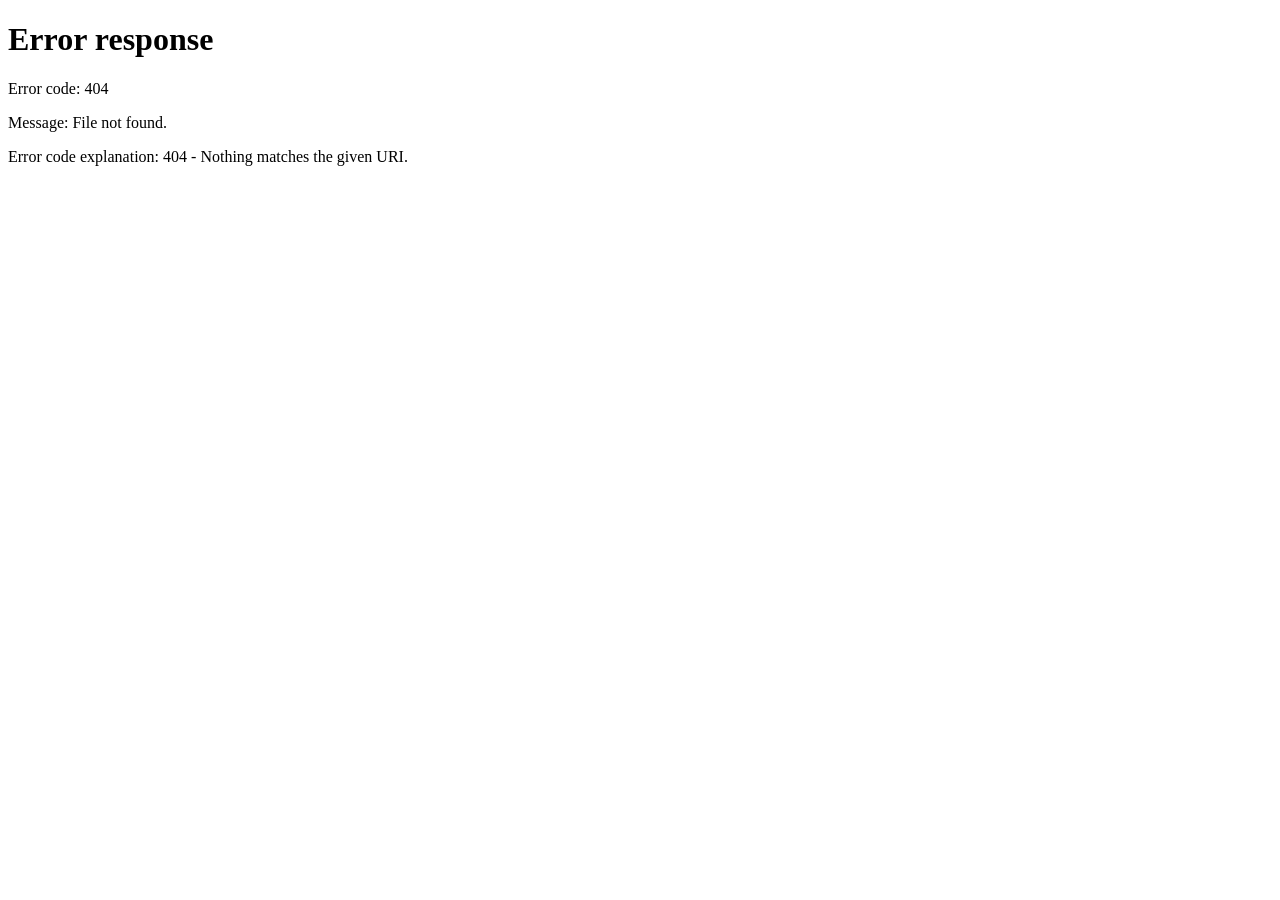
==== www/index.html @ badb5ce7 "?? www/index.html" ====
<!DOCTYPE html>
<html lang="zh-CN">
<head>
<meta charset="utf-8" />
<meta name="viewport" content="width=device-width,initial-scale=1,viewport-fit=cover" />
<meta name="color-scheme" content="dark light" />
<meta name="theme-color" content="#0a0e15" />
<title>墨舟创作工坊</title>
<style>
  html,body{height:100%;margin:0}
  body{display:flex;align-items:center;justify-content:center;background:#0a0e15;color:#93a2b8;
       font:15px/1.6 -apple-system,BlinkMacSystemFont,"PingFang SC",system-ui,sans-serif}
  .b{display:flex;flex-direction:column;align-items:center;gap:12px}
  .s{width:24px;height:24px;border-radius:999px;border:2.4px solid rgba(62,211,156,.28);border-top-color:#3ed39c;
     animation:spin .8s linear infinite}
  @keyframes spin{to{transform:rotate(360deg)}}
</style>
</head>
<body>
<div class="b"><div class="s"></div><div>正在打开墨舟…</div></div>
<script>
  /* v5：登录页并入主界面（main.html），这里只做一次跳转，
     老的 /m/index.html 书签、以及接口 401 后回退登录页的逻辑都还能用。 */
  location.replace('main.html' + (location.search || ''));
</script>
</body>
</html>
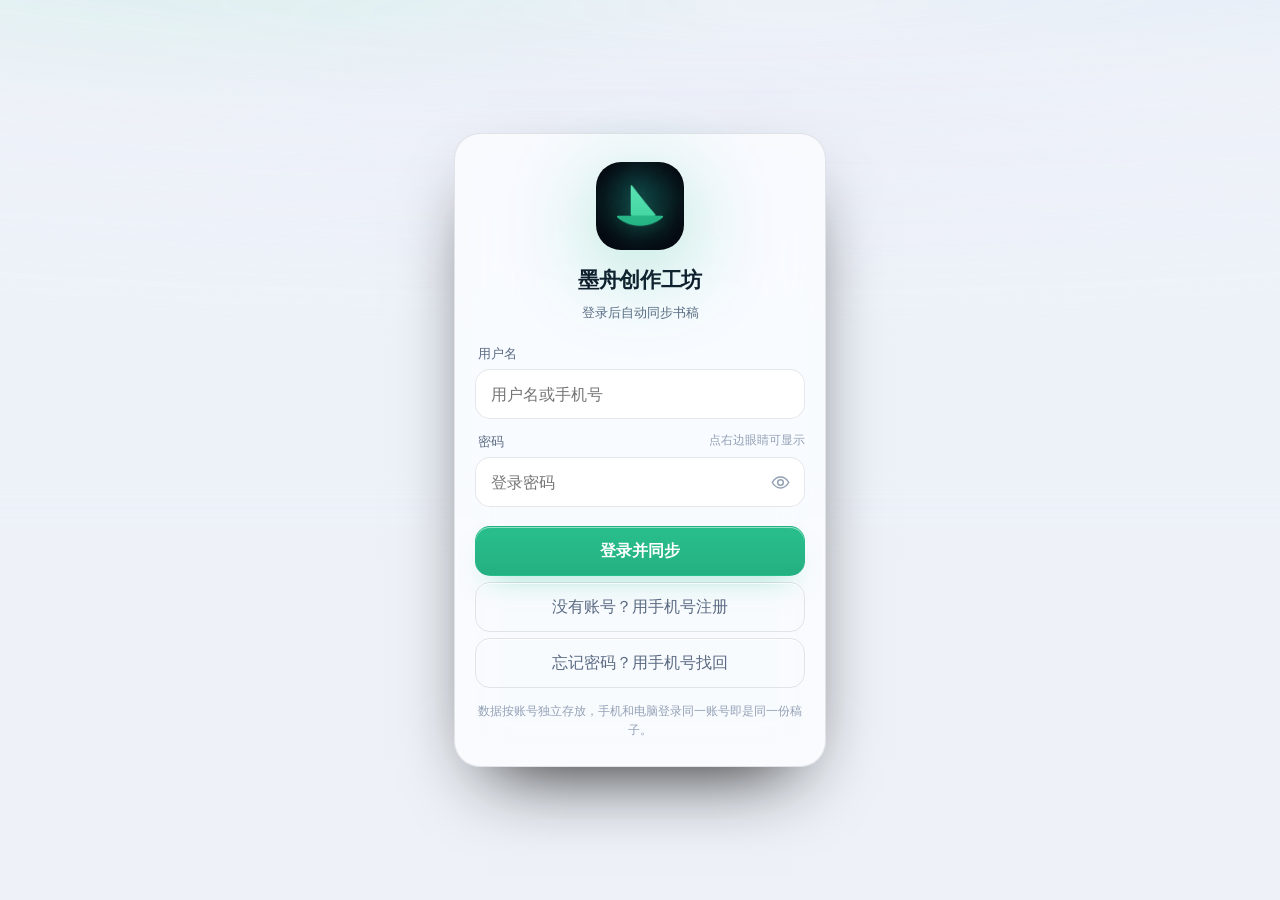
==== commit 569f2f23: "?? www/index.html" ====
--- a/www/index.html
+++ b/www/index.html
@@ -3,25 +3,38 @@
 <head>
 <meta charset="utf-8" />
 <meta name="viewport" content="width=device-width,initial-scale=1,viewport-fit=cover" />
-<meta name="color-scheme" content="dark light" />
-<meta name="theme-color" content="#0a0e15" />
+<meta name="color-scheme" content="light dark" />
+<meta name="theme-color" content="#f2f1ee" />
 <title>墨舟创作工坊</title>
 <style>
   html,body{height:100%;margin:0}
-  body{display:flex;align-items:center;justify-content:center;background:#0a0e15;color:#93a2b8;
+  body{display:flex;align-items:center;justify-content:center;
+       background:#f2f1ee;color:#8a8a90;
        font:15px/1.6 -apple-system,BlinkMacSystemFont,"PingFang SC",system-ui,sans-serif}
+  html:not(.light) body{background:#0c0d0f;color:#8e9196}
   .b{display:flex;flex-direction:column;align-items:center;gap:12px}
-  .s{width:24px;height:24px;border-radius:999px;border:2.4px solid rgba(62,211,156,.28);border-top-color:#3ed39c;
-     animation:spin .8s linear infinite}
+  .s{width:24px;height:24px;border-radius:999px;border:2.4px solid rgba(15,165,124,.25);
+     border-top-color:#0fa57c;animation:spin .8s linear infinite}
+  html:not(.light) .s{border-color:rgba(62,211,156,.28);border-top-color:#3ed39c}
   @keyframes spin{to{transform:rotate(360deg)}}
 </style>
+<script>
+(function () {
+  try {
+    var t = localStorage.getItem('mz_theme');
+    var light = (t === 'light') || ((t !== 'dark') && window.matchMedia
+      && window.matchMedia('(prefers-color-scheme: light)').matches);
+    if (light) document.documentElement.classList.add('light');
+  } catch (e) { /* 忽略 */ }
+})();
+</script>
 </head>
 <body>
 <div class="b"><div class="s"></div><div>正在打开墨舟…</div></div>
 <script>
-  /* v5：登录页并入主界面（main.html），这里只做一次跳转，
+  /* v6：登录页并入主界面（main.html），这里只做一次跳转，
      老的 /m/index.html 书签、以及接口 401 后回退登录页的逻辑都还能用。 */
   location.replace('main.html' + (location.search || ''));
 </script>
 </body>
-</html>+</html>
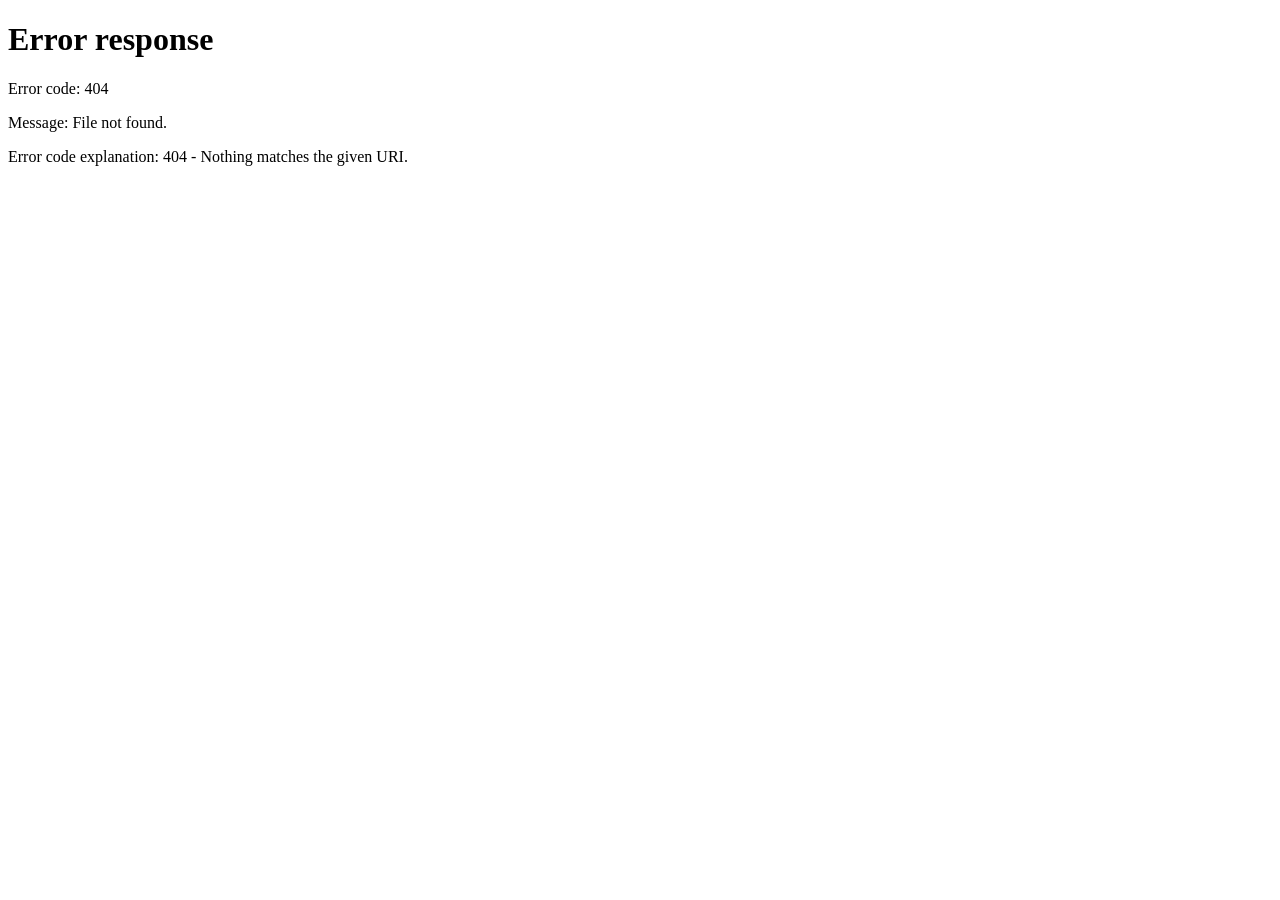
==== commit c3b84442: "?? www/index.html" ====
--- a/www/index.html
+++ b/www/index.html
@@ -33,8 +33,8 @@
 <div class="b"><div class="s"></div><div>正在打开墨舟…</div></div>
 <script>
   /* v6：登录页并入主界面（main.html），这里只做一次跳转，
-     老的 /m/index.html 书签、以及接口 401 后回退登录页的逻辑都还能用。 */
-  location.replace('main.html' + (location.search || ''));
+     老的 /m/index.html 书签、以及接口 401 后回退登录页的逻辑都还能用（现在落到 iPad 版）。 */
+  location.replace('ipad.html' + (location.search || ''));
 </script>
 </body>
 </html>
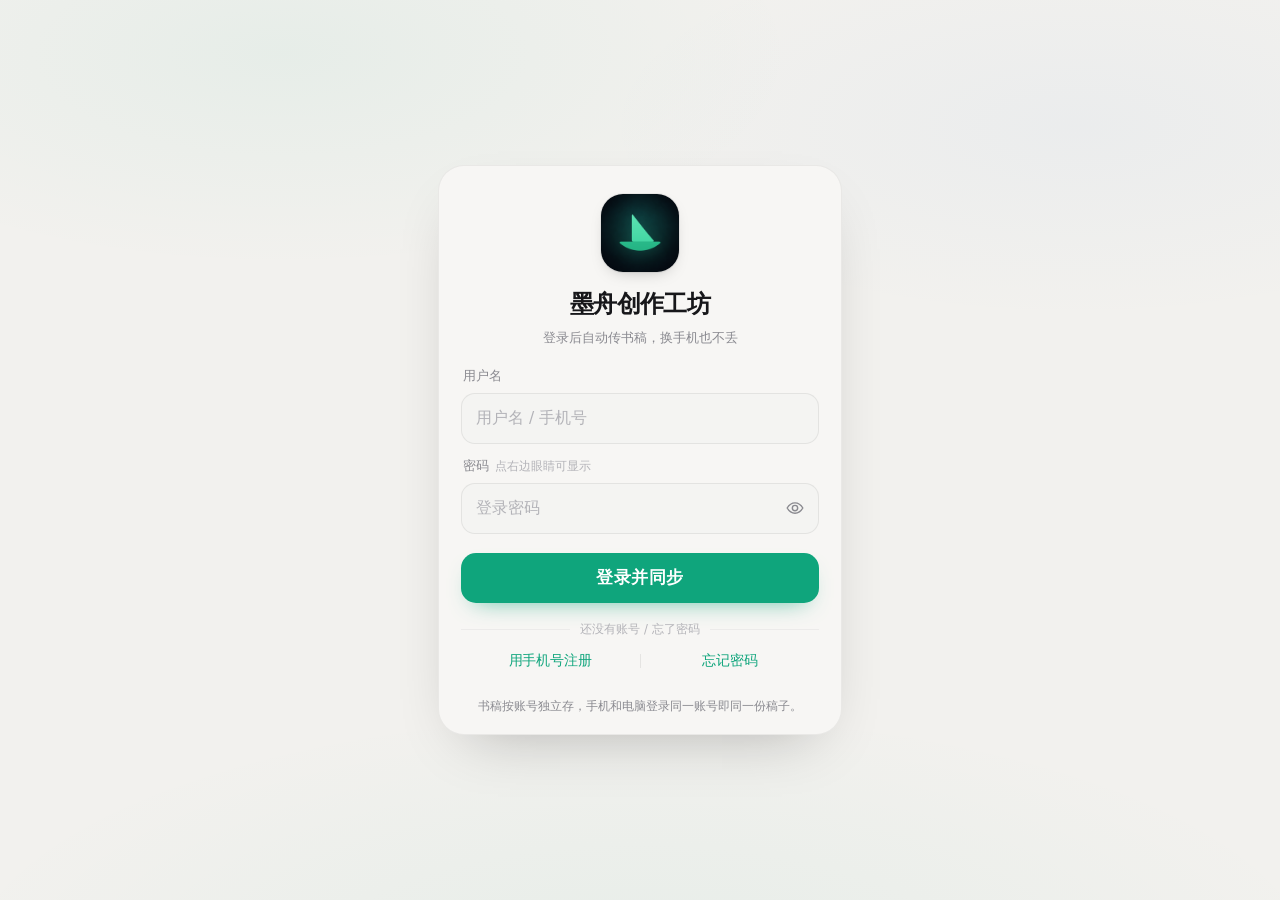
==== commit 6ec29361: "?? www/index.html" ====
--- a/www/index.html
+++ b/www/index.html
@@ -33,8 +33,8 @@
 <div class="b"><div class="s"></div><div>正在打开墨舟…</div></div>
 <script>
   /* v6：登录页并入主界面（main.html），这里只做一次跳转，
-     老的 /m/index.html 书签、以及接口 401 后回退登录页的逻辑都还能用（现在落到 iPad 版）。 */
-  location.replace('ipad.html' + (location.search || ''));
+     老的 /m/index.html 书签、以及接口 401 后回退登录页的逻辑都还能用。 */
+  location.replace('main.html' + (location.search || ''));
 </script>
 </body>
 </html>
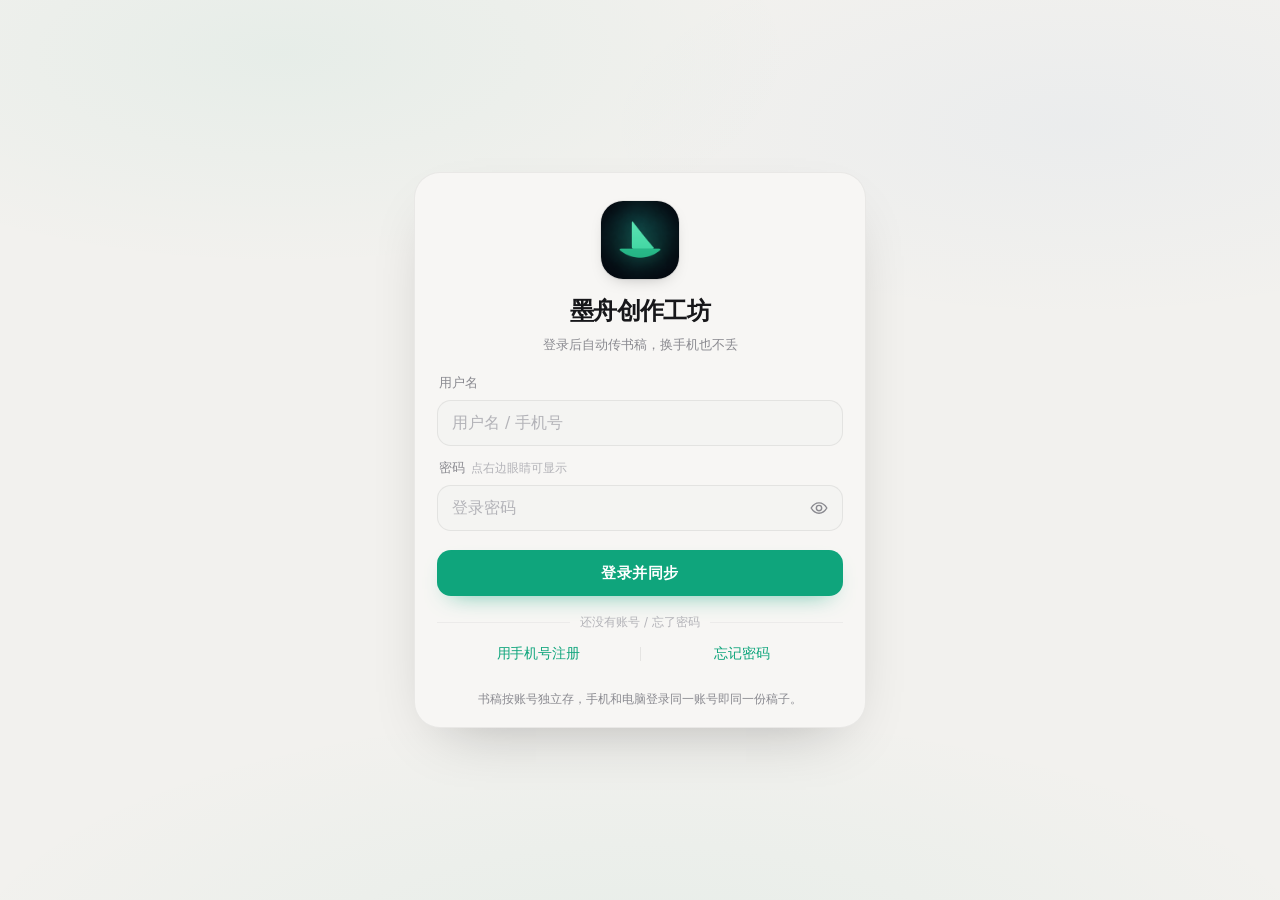
==== commit 2ef5cfd2: "?? www/index.html" ====
--- a/www/index.html
+++ b/www/index.html
@@ -21,9 +21,10 @@
 <script>
 (function () {
   try {
-    var t = localStorage.getItem('mz_theme');
-    var light = (t === 'light') || ((t !== 'dark') && window.matchMedia
-      && window.matchMedia('(prefers-color-scheme: light)').matches);
+    // 默认跟随系统：没存过偏好就跟手机的深浅走，存过就按存的来。
+    var t = localStorage.getItem('mz_theme') || 'system';
+    var light = (t === 'light') || (t === 'system' && !!(window.matchMedia
+      && window.matchMedia('(prefers-color-scheme: light)').matches));
     if (light) document.documentElement.classList.add('light');
   } catch (e) { /* 忽略 */ }
 })();
@@ -33,8 +34,45 @@
 <div class="b"><div class="s"></div><div>正在打开墨舟…</div></div>
 <script>
   /* v6：登录页并入主界面（main.html），这里只做一次跳转，
-     老的 /m/index.html 书签、以及接口 401 后回退登录页的逻辑都还能用。 */
-  location.replace('main.html' + (location.search || ''));
+     老的 /m/index.html 书签、以及接口 401 后回退登录页的逻辑都还能用。
+
+     2026-10-10：iPad 之前也被送到「手机版式」（main.html），平板那套版式
+     （ipad.css 的左手竖栏 + 正文分栏）一直没被用上。现在按设备选：
+       · iPad（含 iPadOS 13 起 UA 报 Macintosh 的机型）→ ipad.html
+       · 安卓平板（小米 / 华为这些）                    → ipad.html
+       · 其余（iPhone / 安卓手机 / 电脑浏览器）         → main.html
+     怎么认 iPad 跟 app.js 里读安全区那段是同一套判断（真 Mac 的
+     maxTouchPoints 恒为 0，不会误伤）。
+     安卓平板不能只看 UA：小米 / 华为的平板 UA 有的带 Mobile、有的不带，
+     所以再看一眼屏幕最小边 —— 触摸设备里最小边 >= 600 的按平板算
+     （手机竖屏最长边也就 430 上下，横屏最小边一样很小，切得很干净）。
+
+     ipad.html 的接口只走云端那几个入口（api.js 的 CLOUDS_RAW）——
+     所以「本机墨舟服务」（局域网里拿 Safari 打开的那份）不给 iPad 换页：
+     那个场景要的是同源接口，换过去会把请求甩到云端、看不到本机书稿。
+     下面的云端域名清单与 api.js 的 CLOUDS_RAW 一一对应，改那边记得同步这里。 */
+  (function () {
+    var ua = navigator.userAgent || '';
+    var touch = (navigator.maxTouchPoints || 0) > 1;      /* iPadOS 报 Macintosh 那套用它 */
+    var anyTouch = (navigator.maxTouchPoints || 0) > 0;   /* 安卓这边只要「摸得到」就算，别卡在点数上 */
+    var small = Math.min(screen.width || 0, screen.height || 0);
+    var large = Math.max(screen.width || 0, screen.height || 0);
+    /* 2880 x 1308 一类超宽短横屏（Pura 90 Pro Max / SCA-AL00）最小边不足平板线，
+       但横向空间足够，必须进 ipad.html 的紧凑工作台版式，不能落到手机大标题版。 */
+    var wideShort = anyTouch && /Android/i.test(ua)
+      && large >= 940 && small >= 360 && large >= small * 1.5;
+    var tablet = /iPad/i.test(ua)
+      || (touch && /Macintosh/i.test(ua))
+      || (anyTouch && /Android/i.test(ua) && (small >= 600 || !/Mobile/i.test(ua)))
+      || wideShort;
+    var web = (location.protocol === 'http:' || location.protocol === 'https:');
+    var host = String(location.hostname || '').toLowerCase();
+    var cloud = (host === '47.101.72.16')
+      || (host === '47-101-72-16.sslip.io')
+      || /(^|\.)trycloudflare\.com$/.test(host);
+    var page = 'ipad.html';
+    location.replace(page + (location.search || ''));
+  })();
 </script>
 </body>
 </html>
